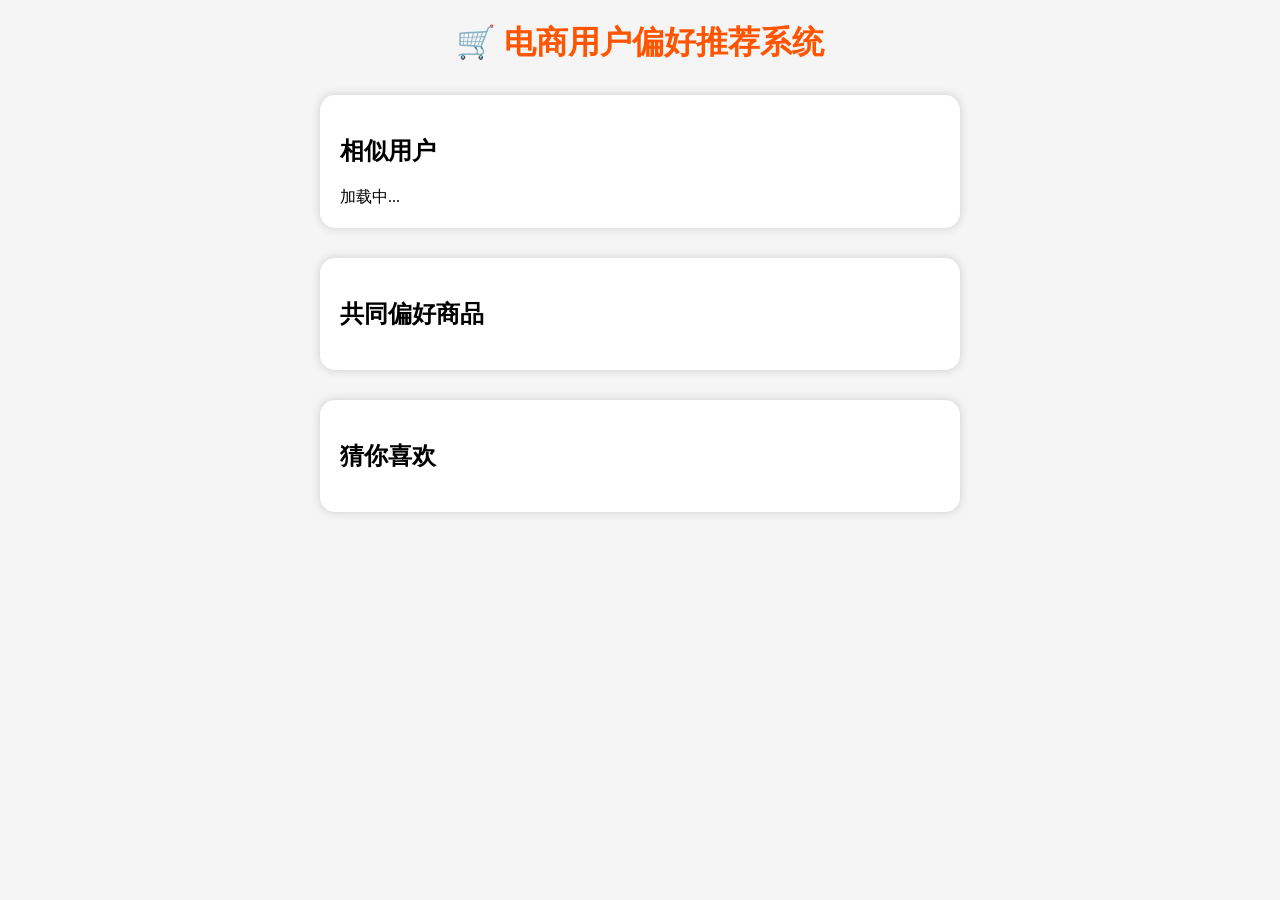
==== frontend/index.html @ 90ba9e4d "first commit" ====
<!DOCTYPE html>
<html>

<head>

<meta charset="UTF-8">

<title>
电商推荐系统
</title>

<link rel="stylesheet" href="style.css">

</head>


<body>


<h1>
🛒 电商用户偏好推荐系统
</h1>



<div class="box">

<h2>
相似用户
</h2>


<div id="users">

加载中...

</div>


</div>




<div class="box">

<h2>
共同偏好商品
</h2>


<div id="common">

</div>


</div>





<div class="box">

<h2>
猜你喜欢
</h2>


<div id="products">

</div>


</div>



<script src="main.js"></script>


</body>

</html>
---- frontend/style.css ----
body{

font-family:
"Microsoft YaHei";

background:#f5f5f5;

}


h1{

text-align:center;

color:#ff5500;

}



.box{


background:white;

width:600px;

margin:30px auto;

padding:20px;

border-radius:15px;


box-shadow:
0 0 10px #ccc;


}



.card{


padding:15px;

margin:10px;

background:#fff3e8;

border-radius:10px;


}



.product{


padding:15px;

margin:10px;

background:#e8f4ff;

border-radius:10px;


}
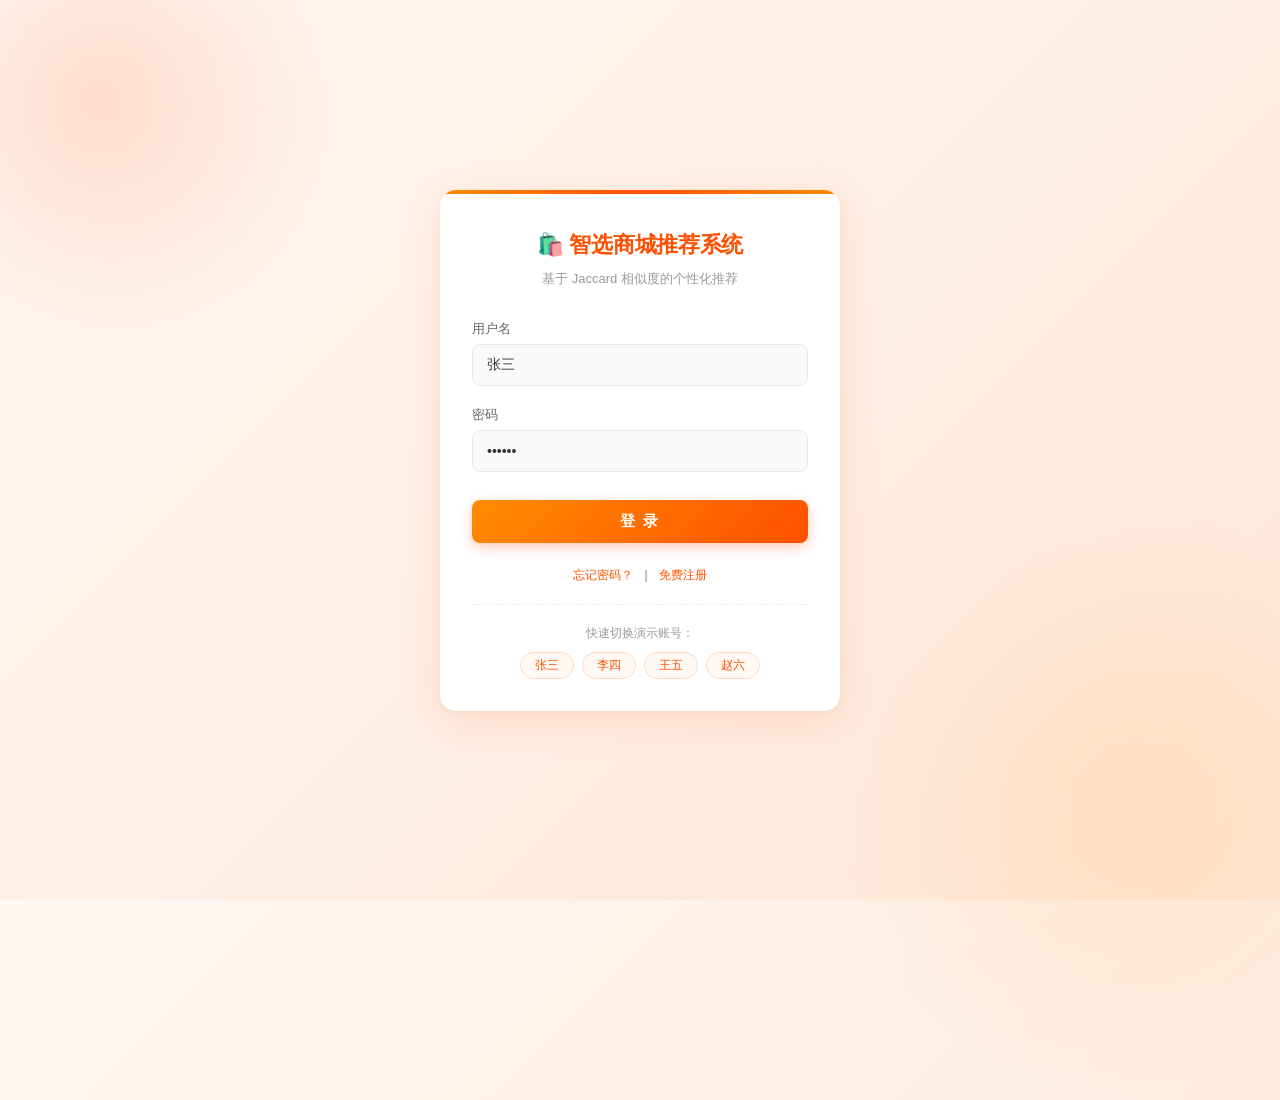
==== commit 5dbe1161: "update project" ====
--- a/frontend/index.html
+++ b/frontend/index.html
@@ -1,84 +1,268 @@
 <!DOCTYPE html>
-<html>
-
+<html lang="zh-CN">
 <head>
-
-<meta charset="UTF-8">
-
-<title>
-电商推荐系统
-</title>
-
-<link rel="stylesheet" href="style.css">
-
+  <meta charset="UTF-8">
+  <meta name="viewport" content="width=device-width, initial-scale=1.0">
+  <title>智选商城 - 个性化推荐系统</title>
+  <script>
+    // 🧹 强制清理旧数据，确保与后端 data.py 一致
+    (function() {
+      const DATA_VERSION = 'v6'; 
+      if (localStorage.getItem('data_version') !== DATA_VERSION) {
+        localStorage.removeItem('shopping_users');
+        localStorage.setItem('data_version', DATA_VERSION);
+        console.log('[数据清理] 已切换到 v6，恢复到默认数据');
+      }
+    })();
+
+    if (!sessionStorage.getItem('currentUser')) {
+      window.location.href = 'login.html';
+    }
+  </script>
+  <style>
+    * { margin: 0; padding: 0; box-sizing: border-box; }
+    body { font-family: -apple-system, "PingFang SC", "Microsoft YaHei", sans-serif; background: #f5f6f9; color: #333; -webkit-font-smoothing: antialiased; }
+    a { text-decoration: none; color: inherit; }
+    .top-nav { background: #ff5000; height: 38px; display: flex; align-items: center; color: #fff; font-size: 12px; padding: 0 20px; }
+    .top-nav-inner { max-width: 1280px; width: 100%; margin: 0 auto; display: flex; justify-content: space-between; align-items: center; }
+    .top-nav-links { display: flex; gap: 24px; align-items: center; }
+    .top-nav-links a { color: #fff; cursor: pointer; transition: opacity 0.2s; opacity: 0.9; }
+    .top-nav-links a:hover { opacity: 1; text-decoration: underline; }
+    .search-section { background: #fff; padding: 18px 0; border-bottom: 1px solid #f0f0f0; }
+    .search-section-inner { max-width: 1280px; margin: 0 auto; display: flex; align-items: center; justify-content: space-between; padding: 0 20px; gap: 40px; }
+    .logo { font-size: 26px; font-weight: 900; color: #ff5000; display: flex; align-items: center; gap: 8px; white-space: nowrap; }
+    .search-box { flex: 1; max-width: 640px; display: flex; border: 2px solid #ff5000; border-radius: 22px; overflow: hidden; transition: box-shadow 0.2s; }
+    .search-box:focus-within { box-shadow: 0 0 0 4px rgba(255, 80, 0, 0.1); }
+    .search-box input { flex: 1; border: none; padding: 10px 20px; font-size: 14px; outline: none; background: #fff; color: #333; }
+    .search-box button { background: #ff5000; color: #fff; border: none; padding: 10px 32px; font-weight: 600; cursor: pointer; font-size: 14px; transition: background 0.2s; }
+    .search-box button:hover { background: #e64800; }
+    .header-user-info { color: #666; font-size: 13px; white-space: nowrap; }
+    .header-user-info #headerUser { color: #ff5000; font-weight: 600; }
+    .main-container { max-width: 1280px; margin: 20px auto; display: grid; grid-template-columns: 200px 1fr; gap: 20px; padding: 0 20px 40px; position: relative; }
+    .left-sidebar { background: #fff; border-radius: 12px; box-shadow: 0 2px 12px rgba(0,0,0,0.04); border: 1px solid #eef0f3; position: sticky; top: 20px; z-index: 50; }
+    .category-title { background: #fff; border-bottom: 1px solid #f0f0f0; color: #333; padding: 14px 16px; font-size: 15px; font-weight: 700; border-radius: 12px 12px 0 0; }
+    .category-list { list-style: none; padding: 8px 0; position: relative; }
+    .category-list > li { padding: 11px 16px; font-size: 14px; color: #555; cursor: pointer; display: flex; align-items: center; gap: 8px; transition: all 0.2s; position: relative; }
+    .category-list > li:hover { background: #fff8f3; color: #ff5000; font-weight: 600; }
+    .category-list > li::after { content: '›'; position: absolute; right: 14px; font-size: 16px; color: #ccc; transition: color 0.2s; font-weight: normal; }
+    .category-list > li:hover::after { color: #ff5000; }
+    .sub-panel { position: absolute; left: 100%; top: 0; width: 620px; min-height: 100%; max-height: 520px; overflow-y: auto; background: #fff; border: 1px solid #eef0f3; border-left: none; border-radius: 0 12px 12px 0; box-shadow: 6px 4px 20px rgba(0,0,0,0.08); padding: 20px 24px; display: none; z-index: 100; text-align: left; font-weight: normal; }
+    .category-list > li:hover .sub-panel { display: block; }
+    .sub-panel .panel-tags { display: flex; flex-wrap: wrap; gap: 10px; padding-bottom: 14px; margin-bottom: 14px; border-bottom: 1px solid #f0f0f0; }
+    .sub-panel .panel-tags span { font-size: 13px; color: #333; background: #f5f6f9; padding: 5px 14px; border-radius: 16px; cursor: pointer; transition: all 0.2s; font-weight: normal; }
+    .sub-panel .panel-tags span:hover { background: #ff5000; color: #fff; }
+    .sub-panel .panel-row { display: flex; align-items: flex-start; gap: 12px; margin-bottom: 14px; font-size: 13px; line-height: 1.8; }
+    .sub-panel .panel-row-title { width: 80px; flex-shrink: 0; color: #333; font-weight: 600; display: flex; align-items: center; gap: 4px; }
+    .sub-panel .panel-row-title::after { content: '>'; color: #ccc; font-size: 12px; }
+    .sub-panel .panel-row-items { flex: 1; color: #666; }
+    .sub-panel .panel-row-items a { color: #666; padding: 0 6px; transition: color 0.2s; white-space: nowrap; cursor: pointer; }
+    .sub-panel .panel-row-items a:hover { color: #ff5000; }
+    .center-content { display: flex; flex-direction: column; gap: 20px; }
+    .carousel { position: relative; width: 100%; aspect-ratio: 3.2 / 1; border-radius: 12px; overflow: hidden; box-shadow: 0 4px 16px rgba(0,0,0,0.06); background: #f5f6f9; }
+    .carousel-track { display: flex; height: 100%; transition: transform 0.5s ease-in-out; }
+    .carousel-slide { min-width: 100%; height: 100%; position: relative; }
+    .carousel-slide img { width: 100%; height: 100%; object-fit: cover; object-position: center; display: block; }
+    .carousel-arrow { position: absolute; top: 50%; transform: translateY(-50%); width: 40px; height: 40px; background: rgba(0,0,0,0.25); color: #fff; border: none; border-radius: 50%; cursor: pointer; font-size: 18px; display: flex; align-items: center; justify-content: center; opacity: 0.7; transition: all 0.3s; z-index: 10; }
+    .carousel:hover .carousel-arrow { opacity: 1; }
+    .carousel-arrow:hover { background: rgba(255,80,0,0.9); transform: translateY(-50%) scale(1.1); }
+    .carousel-arrow.prev { left: 14px; } .carousel-arrow.next { right: 14px; }
+    .carousel-dots { position: absolute; bottom: 16px; left: 50%; transform: translateX(-50%); display: flex; gap: 8px; z-index: 10; }
+    .carousel-dot { width: 10px; height: 10px; border-radius: 50%; background: rgba(255,255,255,0.6); border: none; cursor: pointer; transition: all 0.3s; padding: 0; }
+    .carousel-dot.active { width: 24px; border-radius: 5px; background: #ff5000; }
+    .carousel-dot:hover { background: rgba(255,80,0,0.8); }
+    .card { background: #fff; border-radius: 12px; padding: 24px; box-shadow: 0 2px 12px rgba(0,0,0,0.04); border: 1px solid #eef0f3; }
+    .card-title { font-size: 16px; font-weight: 700; margin-bottom: 20px; display: flex; align-items: center; gap: 8px; color: #1f2937; background: linear-gradient(90deg, #fff8f3 0%, #fff 100%); padding: 10px 16px; border-radius: 8px; border-left: 4px solid #ff5000; margin-left: -16px; margin-right: -16px; }
+    .card-title .subtitle { font-size: 12px; color: #999; font-weight: normal; margin-left: 6px; }
+    .product-grid { display: grid; grid-template-columns: repeat(auto-fill, minmax(210px, 1fr)); gap: 16px; }
+    .product-card { background: #fff; border-radius: 12px; padding: 0; border: 1px solid #f0f0f0; transition: all 0.3s ease; cursor: pointer; display: flex; flex-direction: column; overflow: hidden; }
+    .product-card:hover { border-color: transparent; box-shadow: 0 12px 28px rgba(255,80,0,0.12); transform: translateY(-6px); }
+    .product-img-box { width: 100%; aspect-ratio: 1 / 1; overflow: hidden; background: #fafafa; display: flex; align-items: center; justify-content: center; position: relative; }
+    .product-img-box img { width: 100%; height: 100%; object-fit: cover; object-position: center; transition: transform 0.5s ease; }
+    .product-card:hover .product-img-box img { transform: scale(1.06); }
+    .product-img-box .emoji-fallback { font-size: 80px; display: none; line-height: 1; }
+    .img-badge { position: absolute; top: 10px; left: 10px; background: #ff5000; color: #fff; font-size: 11px; padding: 3px 8px; border-radius: 4px; font-weight: 500; z-index: 2; }
+    .product-info { padding: 12px 14px 14px; display: flex; flex-direction: column; flex: 1; }
+    .product-name { font-size: 14px; font-weight: 500; margin-bottom: 8px; color: #333; line-height: 1.4; display: -webkit-box; -webkit-line-clamp: 2; line-clamp: 2; -webkit-box-orient: vertical; overflow: hidden; height: 40px; }
+    .product-sales { font-size: 12px; color: #999; margin-bottom: 10px; }
+    .product-price { font-size: 20px; font-weight: 700; color: #ff5000; margin-bottom: 10px; line-height: 1; }
+    .product-price::before { content: "¥"; font-size: 14px; margin-right: 1px; font-weight: 500; }
+    .product-reason { font-size: 11px; color: #ff5000; background: #fff4ed; padding: 4px 10px; border-radius: 6px; display: inline-block; margin-top: auto; align-self: flex-start; font-weight: 500; }
+    .no-result { text-align: center; padding: 60px 40px; color: #999; font-size: 14px; width: 100%; }
+    .no-result span { font-size: 50px; display: block; margin-bottom: 12px; }
+    .footer { text-align: center; padding: 20px; color: #999; font-size: 12px; border-top: 1px solid #eef0f3; margin-top: 20px; }
+    @media (max-width: 900px) { .main-container { grid-template-columns: 1fr; } .left-sidebar { position: static; } .sub-panel { display: none !important; } }
+  </style>
 </head>
-
-
 <body>
 
-
-<h1>
-🛒 电商用户偏好推荐系统
-</h1>
-
-
-
-<div class="box">
-
-<h2>
-相似用户
-</h2>
-
-
-<div id="users">
-
-加载中...
-
-</div>
-
-
-</div>
-
-
-
-
-<div class="box">
-
-<h2>
-共同偏好商品
-</h2>
-
-
-<div id="common">
-
-</div>
-
-
-</div>
-
-
-
-
-
-<div class="box">
-
-<h2>
-猜你喜欢
-</h2>
-
-
-<div id="products">
-
-</div>
-
-
-</div>
-
-
-
-<script src="main.js"></script>
-
-
+  <div class="top-nav">
+    <div class="top-nav-inner">
+      <div>📍 智选商城首页</div>
+      <div class="top-nav-links">
+        <span id="loginStatus">你好，请登录</span>
+        <a href="my-mall.html">我的商城</a>
+        <a href="login.html" id="logoutBtn" class="logout-btn" onclick="logout()">退出登录</a>
+      </div>
+    </div>
+  </div>
+
+  <div class="search-section">
+    <div class="search-section-inner">
+      <div class="logo">🛍️ 智选商城</div>
+      <div class="search-box">
+        <input type="text" id="searchInput" placeholder="搜索你喜欢的商品..." onkeydown="if(event.key==='Enter') handleSearch()">
+        <button onclick="handleSearch()">搜索</button>
+      </div>
+      <div class="header-user-info">👤 当前用户：<span id="headerUser">未登录</span></div>
+    </div>
+  </div>
+
+  <div class="main-container">
+    <aside>
+      <div class="left-sidebar">
+        <div class="category-title">商品分类</div>
+        <ul class="category-list">
+          <li>📱 手机数码<div class="sub-panel"><div class="panel-tags"><span>手机</span><span>手机配件</span><span>平板</span><span>智能手表</span><span>数码相机</span></div><div class="panel-row"><div class="panel-row-title">手机通讯</div><div class="panel-row-items"><a>华为</a><a>小米</a><a>苹果</a><a>OPPO</a><a>vivo</a><a>荣耀</a><a>三星</a><a>一加</a><a>真我</a></div></div><div class="panel-row"><div class="panel-row-title">手机配件</div><div class="panel-row-items"><a>手机壳</a><a>贴膜</a><a>数据线</a><a>充电器</a><a>充电宝</a><a>手机支架</a><a>自拍杆</a></div></div><div class="panel-row"><div class="panel-row-title">数码</div><div class="panel-row-items"><a>平板电脑</a><a>智能手表</a><a>数码相机</a><a>运动相机</a><a>无人机</a><a>录音笔</a></div></div></div></li>
+          <li>💻 电脑办公<div class="sub-panel"><div class="panel-tags"><span>笔记本</span><span>台式机</span><span>显示器</span><span>键鼠</span><span>办公设备</span></div><div class="panel-row"><div class="panel-row-title">电脑整机</div><div class="panel-row-items"><a>笔记本</a><a>游戏本</a><a>台式机</a><a>一体机</a><a>服务器</a></div></div><div class="panel-row"><div class="panel-row-title">电脑配件</div><div class="panel-row-items"><a>显示器</a><a>显卡</a><a>主板</a><a>内存</a><a>硬盘</a><a>电源</a><a>机箱</a><a>散热器</a></div></div><div class="panel-row"><div class="panel-row-title">外设产品</div><div class="panel-row-items"><a>鼠标</a><a>键盘</a><a>U盘</a><a>移动硬盘</a><a>摄像头</a><a>耳机麦克风</a></div></div></div></li>
+          <li>🎧 耳机音响<div class="sub-panel"><div class="panel-tags"><span>耳机</span><span>音箱</span><span>麦克风</span><span>音频配件</span></div><div class="panel-row"><div class="panel-row-title">耳机</div><div class="panel-row-items"><a>蓝牙耳机</a><a>头戴式耳机</a><a>入耳式耳机</a><a>运动耳机</a><a>降噪耳机</a></div></div><div class="panel-row"><div class="panel-row-title">音箱</div><div class="panel-row-items"><a>蓝牙音箱</a><a>智能音箱</a><a>桌面音箱</a><a>户外音箱</a><a>组合音响</a></div></div><div class="panel-row"><div class="panel-row-title">音频配件</div><div class="panel-row-items"><a>麦克风</a><a>声卡</a><a>耳机架</a><a>耳塞套</a><a>音频线</a></div></div></div></li>
+          <li>⌚ 智能穿戴<div class="sub-panel"><div class="panel-tags"><span>智能手表</span><span>智能手环</span><span>VR/AR</span></div><div class="panel-row"><div class="panel-row-title">智能手表</div><div class="panel-row-items"><a>Apple Watch</a><a>华为手表</a><a>小米手表</a><a>三星手表</a><a>佳明</a><a>华米</a></div></div><div class="panel-row"><div class="panel-row-title">智能手环</div><div class="panel-row-items"><a>小米手环</a><a>华为手环</a><a>荣耀手环</a><a>乐心</a><a>dido</a></div></div><div class="panel-row"><div class="panel-row-title">VR/AR</div><div class="panel-row-items"><a>VR眼镜</a><a>AR眼镜</a><a>智能眼镜</a><a>体感设备</a></div></div></div></li>
+          <li>🔋 充电配件<div class="sub-panel"><div class="panel-tags"><span>充电宝</span><span>充电器</span><span>数据线</span><span>车载充电</span></div><div class="panel-row"><div class="panel-row-title">移动电源</div><div class="panel-row-items"><a>充电宝</a><a>无线充电宝</a><a>太阳能充电宝</a><a>磁吸充电宝</a></div></div><div class="panel-row"><div class="panel-row-title">充电器</div><div class="panel-row-items"><a>快充充电器</a><a>氮化镓充电器</a><a>多口充电器</a><a>无线充电器</a><a>车载充电器</a></div></div><div class="panel-row"><div class="panel-row-title">数据线</div><div class="panel-row-items"><a>Type-C</a><a>Lightning</a><a>Micro USB</a><a>三合一数据线</a><a>快充数据线</a></div></div></div></li>
+          <li>👔 男装女装<div class="sub-panel"><div class="panel-tags"><span>男装</span><span>女装</span><span>内衣</span><span>配饰</span></div><div class="panel-row"><div class="panel-row-title">男装</div><div class="panel-row-items"><a>T恤</a><a>衬衫</a><a>夹克</a><a>卫衣</a><a>牛仔裤</a><a>休闲裤</a><a>西装</a></div></div><div class="panel-row"><div class="panel-row-title">女装</div><div class="panel-row-items"><a>连衣裙</a><a>上衣</a><a>半身裙</a><a>卫衣</a><a>牛仔裤</a><a>套装</a></div></div><div class="panel-row"><div class="panel-row-title">配饰</div><div class="panel-row-items"><a>帽子</a><a>围巾</a><a>腰带</a><a>袜子</a><a>手套</a></div></div></div></li>
+          <li>💄 美妆护肤<div class="sub-panel"><div class="panel-tags"><span>护肤</span><span>彩妆</span><span>香水</span><span>洗护</span></div><div class="panel-row"><div class="panel-row-title">护肤</div><div class="panel-row-items"><a>洁面</a><a>爽肤水</a><a>面霜</a><a>精华</a><a>面膜</a><a>防晒</a></div></div><div class="panel-row"><div class="panel-row-title">彩妆</div><div class="panel-row-items"><a>口红</a><a>粉底</a><a>眼影</a><a>腮红</a><a>眉笔</a><a>睫毛膏</a></div></div><div class="panel-row"><div class="panel-row-title">香水</div><div class="panel-row-items"><a>女士香水</a><a>男士香水</a><a>中性香水</a></div></div></div></li>
+          <li>🏠 家居生活<div class="sub-panel"><div class="panel-tags"><span>家纺</span><span>厨具</span><span>收纳</span><span>清洁</span></div><div class="panel-row"><div class="panel-row-title">家纺</div><div class="panel-row-items"><a>四件套</a><a>被子</a><a>枕头</a><a>毯子</a><a>蚊帐</a></div></div><div class="panel-row"><div class="panel-row-title">厨具</div><div class="panel-row-items"><a>锅具</a><a>刀具</a><a>餐具</a><a>水杯</a><a>保温杯</a><a>咖啡具</a></div></div><div class="panel-row"><div class="panel-row-title">收纳</div><div class="panel-row-items"><a>收纳箱</a><a>收纳柜</a><a>挂钩</a><a>衣架</a><a>置物架</a></div></div></div></li>
+        </ul>
+      </div>
+    </aside>
+
+    <main class="center-content">
+      <div class="carousel" id="carousel">
+        <div class="carousel-track" id="carouselTrack">
+          <div class="carousel-slide"><img src="images/banner.jpg" alt="横幅1" onerror="this.style.display='none'; this.parentElement.style.background='linear-gradient(135deg,#ff8c00,#ff5000)'; this.parentElement.innerHTML='<div style=\'height:100%;display:flex;align-items:center;justify-content:center;color:#fff;font-size:42px;font-weight:900;letter-spacing:8px\'>限时抢购 低至5折</div>';"></div>
+          <div class="carousel-slide"><img src="images/banner2.jpg" alt="横幅2" onerror="this.style.display='none'; this.parentElement.style.background='linear-gradient(135deg,#ffd8bf,#ff8c00)'; this.parentElement.innerHTML='<div style=\'height:100%;display:flex;align-items:center;justify-content:center;color:#fff;font-size:42px;font-weight:900;letter-spacing:8px\'>新品首发 尝鲜特惠</div>';"></div>
+          <div class="carousel-slide"><img src="images/banner3.jpg" alt="横幅3" onerror="this.style.display='none'; this.parentElement.style.background='linear-gradient(135deg,#ffe0cc,#ff6a00)'; this.parentElement.innerHTML='<div style=\'height:100%;display:flex;align-items:center;justify-content:center;color:#fff;font-size:42px;font-weight:900;letter-spacing:8px\'>爆款直降 先到先得</div>';"></div>
+        </div>
+        <button class="carousel-arrow prev" onclick="prevSlide()">❮</button>
+        <button class="carousel-arrow next" onclick="nextSlide()">❯</button>
+        <div class="carousel-dots" id="carouselDots"></div>
+      </div>
+
+      <div class="card" id="searchResultCard" style="display:none;">
+        <div class="card-title">搜索结果 <span class="subtitle" id="searchKeywordLabel"></span></div>
+        <div class="product-grid" id="searchResultList"></div>
+      </div>
+
+      <div id="recommendArea">
+        <div id="users" style="display: flex; gap: 16px; flex-wrap: wrap; margin-bottom: 20px;"></div>
+        <div class="card" style="margin-bottom:20px;">
+          <div class="card-title">共同偏好商品 <span class="subtitle">A ∩ B</span></div>
+          <div class="product-grid" id="commonList"></div>
+        </div>
+        <div class="card">
+          <div class="card-title">为你推荐 <span class="subtitle">相似用户购买过，而你没有</span></div>
+          <div class="product-grid" id="recList"></div>
+        </div>
+      </div>
+    </main>
+  </div>
+
+  <div class="footer">智选商城用户偏好推荐系统 | 基于 Jaccard 相似度计算 | 前后端分离实验</div>
+
+  <script>
+    let currentSlide = 0; const totalSlides = 3; let autoPlayTimer = null;
+    function initCarousel() {
+      const dotsContainer = document.getElementById('carouselDots');
+      for (let i = 0; i < totalSlides; i++) { const dot = document.createElement('button'); dot.className = 'carousel-dot' + (i === 0 ? ' active' : ''); dot.onclick = () => goToSlide(i); dotsContainer.appendChild(dot); }
+      startAutoPlay();
+      document.getElementById('carousel').addEventListener('mouseenter', () => clearInterval(autoPlayTimer));
+      document.getElementById('carousel').addEventListener('mouseleave', startAutoPlay);
+    }
+    function updateCarousel() { document.getElementById('carouselTrack').style.transform = `translateX(-${currentSlide * 100}%)`; document.querySelectorAll('.carousel-dot').forEach((dot, i) => dot.classList.toggle('active', i === currentSlide)); }
+    function nextSlide() { currentSlide = (currentSlide + 1) % totalSlides; updateCarousel(); }
+    function prevSlide() { currentSlide = (currentSlide - 1 + totalSlides) % totalSlides; updateCarousel(); }
+    function goToSlide(index) { currentSlide = index; updateCarousel(); }
+    function startAutoPlay() { clearInterval(autoPlayTimer); autoPlayTimer = setInterval(nextSlide, 3500); }
+
+    const loggedInUser = sessionStorage.getItem('currentUser');
+    if (loggedInUser) { document.getElementById('loginStatus').innerText = `你好，${loggedInUser}`; document.getElementById('headerUser').innerText = loggedInUser; }
+    function logout() { sessionStorage.removeItem('currentUser'); window.location.href = 'login.html'; }
+
+    let currentUser = loggedInUser || '张三';
+    
+    // 🌟 前端本地兜底数据，已与后端 data.py 完全对齐
+    let allUsers = {
+      "张三": ["手机", "充电宝", "手表", "笔记本"],
+      "李四": ["手机", "耳机", "笔记本", "相机"],
+      "王五": ["耳机", "充电宝", "数据线", "鼠标"],
+      "赵六": ["手表", "手环", "音箱", "显示器"],
+      "陈七": ["键盘", "鼠标", "显示器"],
+      "刘八": ["相机", "音箱", "手机"]
+    };
+
+    try {
+      const saved = localStorage.getItem('shopping_users');
+      if (saved) {
+        const parsed = JSON.parse(saved);
+        for (let name in parsed) {
+          if (parsed[name].preferences) allUsers[name] = parsed[name].preferences;
+          else allUsers[name] = parsed[name];
+        }
+      }
+    } catch(e) {}
+
+    let allProducts = ["手机", "耳机", "充电宝", "笔记本", "数据线", "手表", "手环", "平板", "键盘", "鼠标", "相机", "音箱", "显示器"];
+    const mockImages = { "手机": "images/phone.jpg", "耳机": "images/headphone.jpg", "充电宝": "images/powerbank.jpg", "笔记本": "images/laptop.jpg", "数据线": "images/cable.jpg", "手表": "images/watch.jpg", "手环": "images/band.jpg", "平板": "images/tablet.jpg", "相机": "images/camera.jpg", "鼠标": "images/mouse.jpg", "音箱": "images/speaker.jpg", "显示器": "images/monitor.jpg", "键盘": "images/keyboard.jpg" };
+    const mockPrices = { "手机": 2999, "耳机": 899, "充电宝": 129, "笔记本": 5999, "数据线": 29, "手表": 1999, "手环": 199, "平板": 3299, "相机": 4999, "鼠标": 99, "音箱": 499, "显示器": 1299, "键盘": 299 };
+    const mockSales = { "手机": 12000, "耳机": 8500, "充电宝": 23000, "笔记本": 3200, "数据线": 45000, "手表": 1800, "手环": 6500, "平板": 4200, "相机": 1000, "鼠标": 12000, "音箱": 3400, "显示器": 2100, "键盘": 5600 };
+    const iconMap = { '手机':'📱','耳机':'🎧','充电宝':'🔋','笔记本':'💻','数据线':'🔌','手表':'⌚','手环':'⌚','平板':'📟','相机':'📷','鼠标':'🖱️','音箱':'🔊','显示器':'🖥️','键盘':'⌨️' };
+
+    function resolvePrice(itemName) { return mockPrices[itemName] || 199; }
+    function resolveSales(itemName) { return mockSales[itemName] || 1000; }
+    function resolveImage(itemName) { return mockImages[itemName] || null; }
+    function resolveEmoji(itemName) { return iconMap[itemName] || '📦'; }
+
+    function buildProductCard(itemData, opts = {}) {
+      const isObj = typeof itemData === 'object' && itemData !== null;
+      const itemName = isObj ? itemData.name : itemData;
+      const imgPath = resolveImage(itemName); const price = resolvePrice(itemName); const sales = resolveSales(itemName); const emoji = resolveEmoji(itemName);
+      const imgHtml = imgPath ? `<img src="${imgPath}" onerror="this.style.display='none'; this.nextElementSibling.style.display='block'"><span class="emoji-fallback">${emoji}</span>` : `<span class="emoji-fallback" style="display:block;">${emoji}</span>`;
+      const badge = opts.badge || '热卖'; const reason = opts.reason ? `<div class="product-reason">${opts.reason}</div>` : '';
+      return `<div class="product-card"><div class="product-img-box">${imgHtml}<span class="img-badge">${badge}</span></div><div class="product-info"><div class="product-name">${itemName}</div><div class="product-sales">已售 ${sales}+ 件</div><div class="product-price">${price}</div>${reason}</div></div>`;
+    }
+
+    function renderCommonList(arr) { document.getElementById('commonList').innerHTML = arr.length ? arr.map(item => buildProductCard(item, { badge: '热卖' })).join('') : '<div class="no-result"><span>📦</span>暂无共同偏好</div>'; }
+    function renderRecList(arr) { document.getElementById('recList').innerHTML = arr.length ? arr.map(x => { const itemName = x.item || x.name; const sources = x.sources || []; return buildProductCard({ name: itemName }, { badge: '推荐', reason: `💡 ${sources.join('、')}也喜欢` }); }).join('') : '<div class="no-result"><span>🎁</span>暂无推荐商品</div>'; }
+
+    function localFallbackRender(currentItems) {
+      const A = currentItems; document.getElementById('headerUser').innerText = currentUser;
+      let sims = [];
+      for (let u in allUsers) { if (u === currentUser) continue; const B = allUsers[u]; const inter = A.filter(i => B.includes(i)); const union = [...new Set([...A, ...B])]; const sim = union.length === 0 ? 0 : inter.length / union.length; sims.push({ user: u, preferences: B, sim, inter, union, diff: B.filter(i => !A.includes(i)) }); }
+      sims.sort((a, b) => b.sim - a.sim); const top3 = sims.slice(0, 3);
+      let commonSet = new Set(); top3.forEach(x => x.inter.forEach(i => commonSet.add(i))); renderCommonList([...commonSet]);
+      let recMap = {}; top3.forEach(x => x.diff.forEach(p => { if(!recMap[p]) recMap[p]=[]; recMap[p].push(x.user); })); renderRecList(Object.keys(recMap).map(k => ({ item: k, sources: recMap[k] })));
+    }
+
+    function handleSearch() {
+      const keyword = document.getElementById('searchInput').value.trim();
+      const searchCard = document.getElementById('searchResultCard'); const searchList = document.getElementById('searchResultList'); const recommendArea = document.getElementById('recommendArea'); const keywordLabel = document.getElementById('searchKeywordLabel');
+      if (keyword === '') { searchCard.style.display = 'none'; recommendArea.style.display = 'block'; return; }
+      let matched = allProducts.filter(item => item.toLowerCase().includes(keyword.toLowerCase()));
+      if (matched.length === 0) matched = [keyword];
+      searchCard.style.display = 'block'; recommendArea.style.display = 'none'; keywordLabel.innerText = `"${keyword}" 共找到 ${matched.length} 件商品`;
+      searchList.innerHTML = matched.map(item => buildProductCard(item, { badge: '搜索' })).join('');
+      searchCard.scrollIntoView({ behavior: 'smooth', block: 'start' });
+    }
+
+    function searchKeyword(keyword) { document.getElementById('searchInput').value = keyword; handleSearch(); }
+    function bindCategoryClicks() {
+      document.querySelectorAll('.sub-panel .panel-row-items a, .sub-panel .panel-tags span').forEach(el => {
+        el.addEventListener('click', function(e) { e.preventDefault(); e.stopPropagation(); searchKeyword(this.innerText.trim()); });
+      });
+    }
+    document.getElementById('searchInput').addEventListener('input', function() { if (this.value.trim() === '') { document.getElementById('searchResultCard').style.display = 'none'; document.getElementById('recommendArea').style.display = 'block'; } });
+
+    initCarousel();
+    localFallbackRender(allUsers[currentUser] || []);
+    bindCategoryClicks();
+  </script>
 </body>
-
 </html>
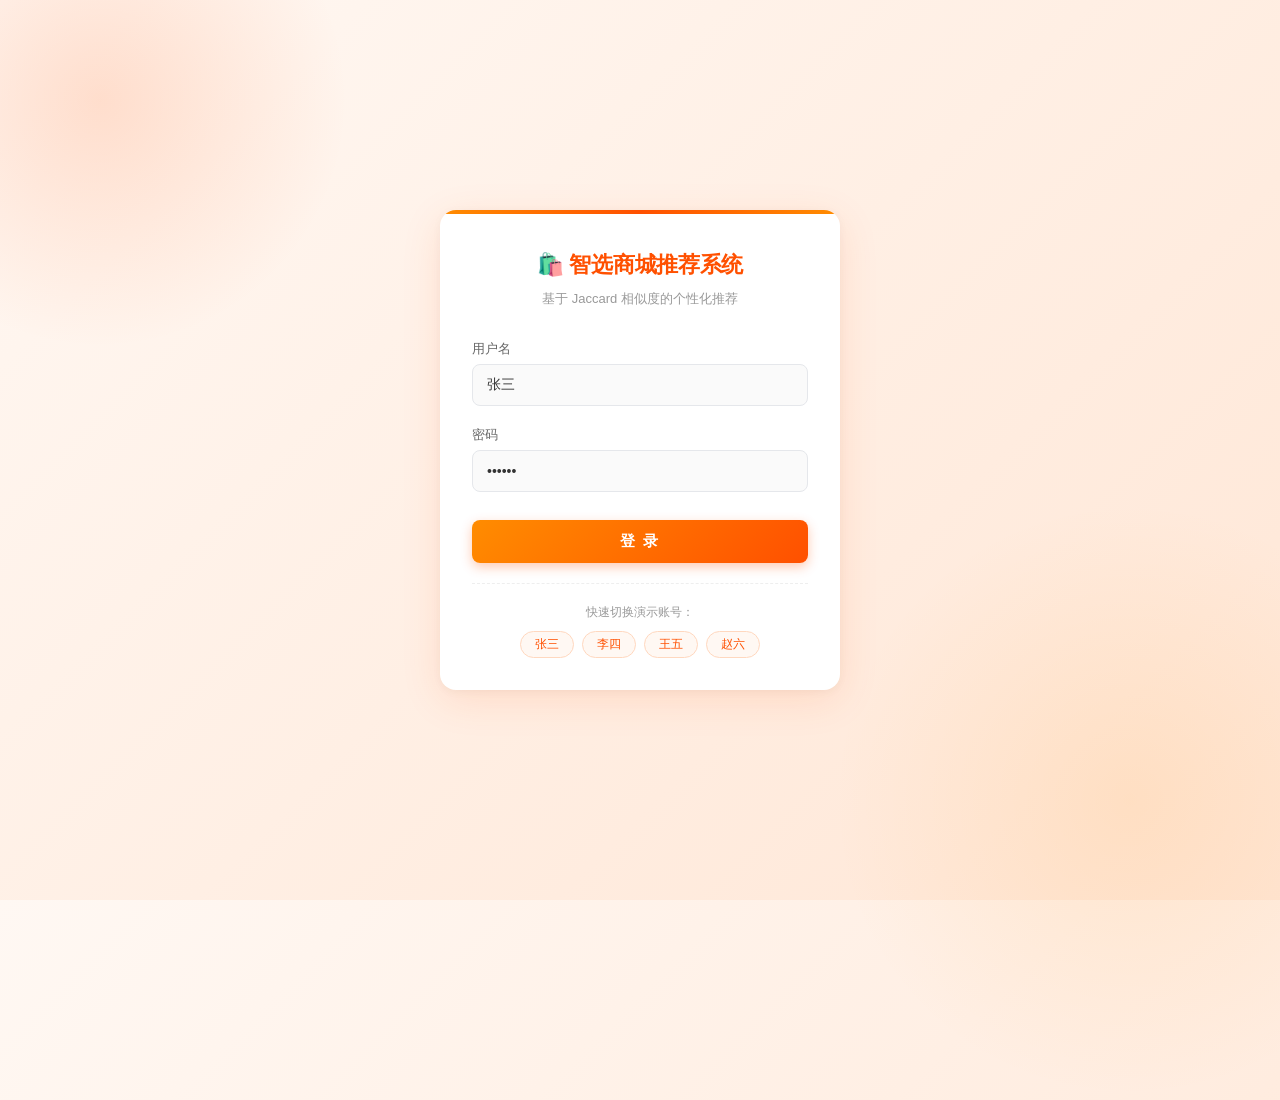
==== commit 4b8d518c: "update recommendation system" ====
--- a/frontend/index.html
+++ b/frontend/index.html
@@ -195,7 +195,8 @@
       "王五": ["耳机", "充电宝", "数据线", "鼠标"],
       "赵六": ["手表", "手环", "音箱", "显示器"],
       "陈七": ["键盘", "鼠标", "显示器"],
-      "刘八": ["相机", "音箱", "手机"]
+      "刘八": ["手机", "充电宝", "手表", "笔记本"],
+      "测试用户": [],
     };
 
     try {
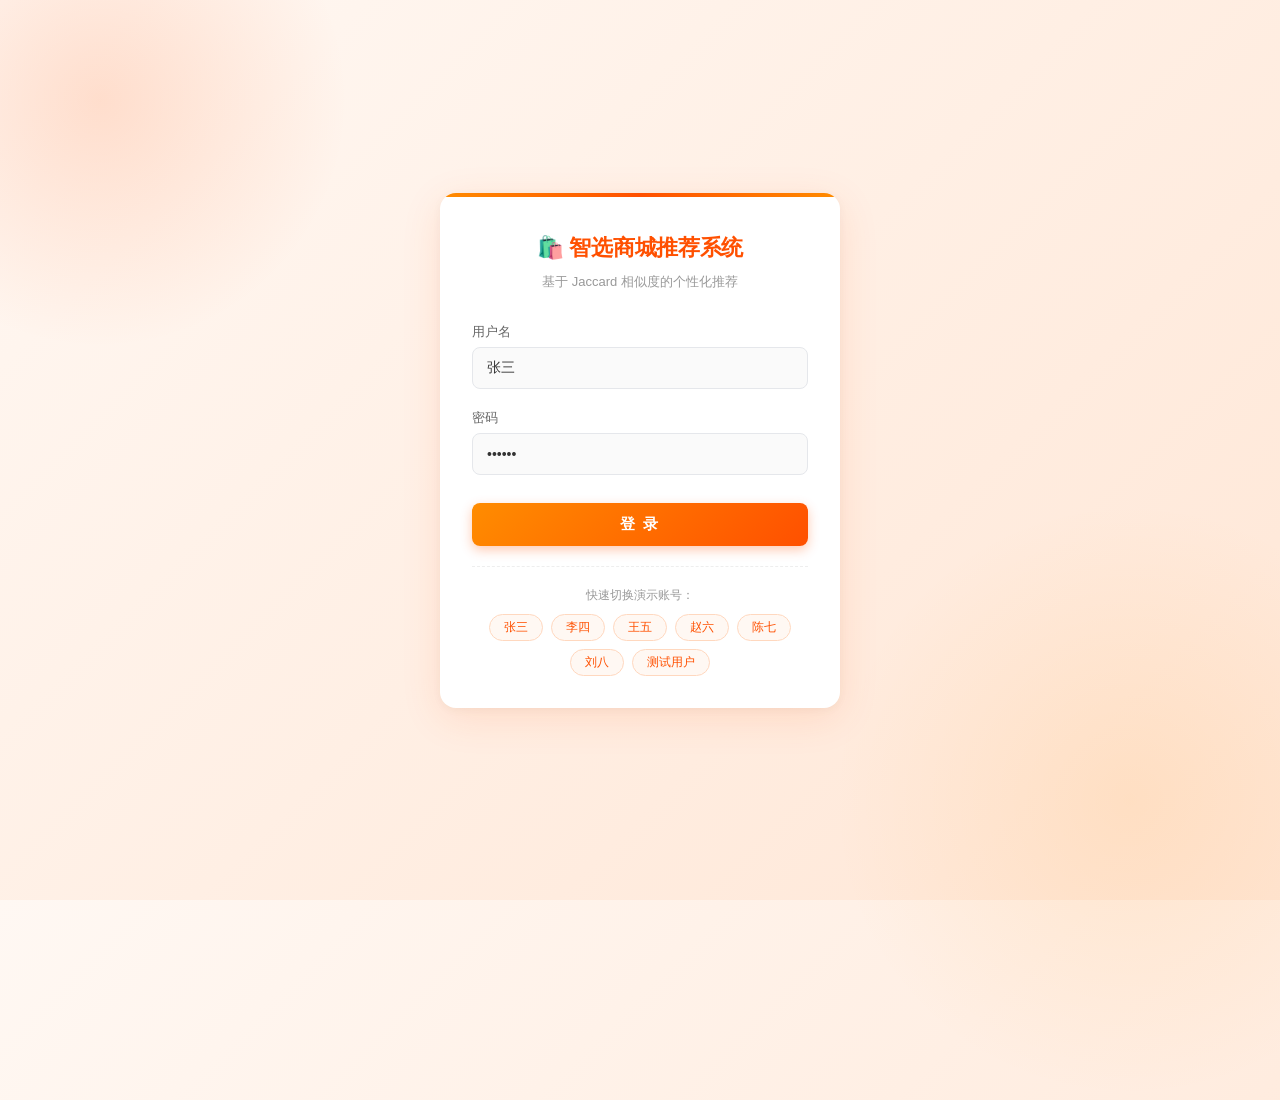
==== commit bdd51760: "update project" ====
--- a/frontend/index.html
+++ b/frontend/index.html
@@ -211,16 +211,217 @@
     } catch(e) {}
 
     let allProducts = ["手机", "耳机", "充电宝", "笔记本", "数据线", "手表", "手环", "平板", "键盘", "鼠标", "相机", "音箱", "显示器"];
+
+    // 🖼️ 图片配置
     const mockImages = { "手机": "images/phone.jpg", "耳机": "images/headphone.jpg", "充电宝": "images/powerbank.jpg", "笔记本": "images/laptop.jpg", "数据线": "images/cable.jpg", "手表": "images/watch.jpg", "手环": "images/band.jpg", "平板": "images/tablet.jpg", "相机": "images/camera.jpg", "鼠标": "images/mouse.jpg", "音箱": "images/speaker.jpg", "显示器": "images/monitor.jpg", "键盘": "images/keyboard.jpg" };
-    const mockPrices = { "手机": 2999, "耳机": 899, "充电宝": 129, "笔记本": 5999, "数据线": 29, "手表": 1999, "手环": 199, "平板": 3299, "相机": 4999, "鼠标": 99, "音箱": 499, "显示器": 1299, "键盘": 299 };
-    const mockSales = { "手机": 12000, "耳机": 8500, "充电宝": 23000, "笔记本": 3200, "数据线": 45000, "手表": 1800, "手环": 6500, "平板": 4200, "相机": 1000, "鼠标": 12000, "音箱": 3400, "显示器": 2100, "键盘": 5600 };
-    const iconMap = { '手机':'📱','耳机':'🎧','充电宝':'🔋','笔记本':'💻','数据线':'🔌','手表':'⌚','手环':'⌚','平板':'📟','相机':'📷','鼠标':'🖱️','音箱':'🔊','显示器':'🖥️','键盘':'⌨️' };
-
-    function resolvePrice(itemName) { return mockPrices[itemName] || 199; }
-    function resolveSales(itemName) { return mockSales[itemName] || 1000; }
-    function resolveImage(itemName) { return mockImages[itemName] || null; }
-    function resolveEmoji(itemName) { return iconMap[itemName] || '📦'; }
-
+
+    // 💰 价格表（完整版，来自代码1）
+    const mockPrices = { 
+      "手机": 2999, "华为": 3999, "小米": 2499, "苹果": 6999, "OPPO": 2299, 
+      "vivo": 2199, "荣耀": 1999, "三星": 4299, "一加": 2999, "真我": 1799,
+      "手机壳": 39, "贴膜": 29, "充电器": 69, 
+      "手机支架": 29, "自拍杆": 59,
+      "平板电脑": 3299, "智能手表": 1999, "数码相机": 4999, 
+      "运动相机": 2199, "无人机": 3499, "录音笔": 399,
+
+      "游戏本": 7999, "台式机": 4299, "一体机": 3799, 
+      "服务器": 12999, "显卡": 2499, "主板": 899, 
+      "内存": 399, "硬盘": 499, "电源": 399, "机箱": 299, "散热器": 199,
+      "U盘": 69, "移动硬盘": 399, 
+      "摄像头": 199, "耳机麦克风": 299,
+
+      "蓝牙耳机": 499, "头戴式耳机": 999, "入耳式耳机": 199, 
+      "运动耳机": 399, "降噪耳机": 1299, 
+      "蓝牙音箱": 299, "智能音箱": 399, "桌面音箱": 699, 
+      "户外音箱": 599, "组合音响": 1999,
+      "麦克风": 399, "声卡": 899, "耳机架": 49, "耳塞套": 29, "音频线": 39,
+
+      "Apple Watch": 2999, "华为手表": 1999, "小米手表": 999, 
+      "三星手表": 1999, "佳明": 2999, "华米": 899,
+      "小米手环": 199, "华为手环": 249, "荣耀手环": 179, "乐心": 149, "dido": 299,
+      "VR眼镜": 1999, "AR眼镜": 2999, "智能眼镜": 1799, "体感设备": 899,
+
+      "无线充电宝": 169, "太阳能充电宝": 199, "磁吸充电宝": 149,
+      "快充充电器": 79, "氮化镓充电器": 129, "多口充电器": 99, 
+      "无线充电器": 89, "车载充电器": 59,
+      "Type-C": 39, "Lightning": 59, "Micro USB": 29, 
+      "三合一数据线": 49, "快充数据线": 69,
+
+      "T恤": 99, "衬衫": 199, "夹克": 399, "卫衣": 199, "牛仔裤": 259, 
+      "休闲裤": 199, "西装": 899,
+      "连衣裙": 299, "上衣": 159, "半身裙": 199, "套装": 399,
+      "帽子": 69, "围巾": 99, "腰带": 129, "袜子": 29, "手套": 49,
+
+      "洁面": 89, "爽肤水": 129, "面霜": 199, "精华": 299, "面膜": 99, "防晒": 159,
+      "口红": 199, "粉底": 259, "眼影": 179, "腮红": 149, "眉笔": 69, "睫毛膏": 129,
+      "女士香水": 399, "男士香水": 359, "中性香水": 299,
+
+      "四件套": 299, "被子": 399, "枕头": 129, "毯子": 199, "蚊帐": 89,
+      "锅具": 299, "刀具": 199, "餐具": 159, "水杯": 69, "保温杯": 129, "咖啡具": 259,
+      "收纳箱": 79, "收纳柜": 299, "挂钩": 29, "衣架": 39, "置物架": 129,
+
+      "耳机": 899,
+      "充电宝": 129,
+      "笔记本": 5999,
+      "相机": 4999,
+      "数据线": 29,
+      "鼠标": 99,
+      "音箱": 499,
+      "手表": 1999,
+      "手环": 199,
+      "平板": 3299,
+      "键盘": 299,
+      "显示器": 1299
+    };
+
+    // 📊 销量表（完整版，来自代码1）
+    const mockSales = { 
+      "手机": 12000, "华为": 8500, "小米": 15000, "苹果": 6500, "OPPO": 9200,
+      "vivo": 8800, "荣耀": 7200, "三星": 3100, "一加": 2800, "真我": 3500,
+      "手机壳": 45000, "贴膜": 68000, "数据线": 45000, "充电器": 32000, 
+      "充电宝": 23000, "手机支架": 18000, "自拍杆": 9500,
+      "平板电脑": 4200, "智能手表": 5800, "数码相机": 800, 
+      "运动相机": 1200, "无人机": 600, "录音笔": 1800,
+
+      "笔记本": 3200, "游戏本": 2100, "台式机": 1500, "一体机": 900, 
+      "服务器": 200, "显示器": 2100, "显卡": 1600, "主板": 2400, 
+      "内存": 5600, "硬盘": 4200, "电源": 2900, "机箱": 1800, "散热器": 3200,
+      "鼠标": 12000, "键盘": 5600, "U盘": 8500, "移动硬盘": 3900, 
+      "摄像头": 4600, "耳机麦克风": 2100,
+
+      "耳机": 8500, "蓝牙耳机": 15000, "头戴式耳机": 4200, "入耳式耳机": 18000, 
+      "运动耳机": 6800, "降噪耳机": 3200, "音箱": 3400, "蓝牙音箱": 7800, 
+      "智能音箱": 5600, "桌面音箱": 2900, "户外音箱": 1800, "组合音响": 600,
+      "麦克风": 2100, "声卡": 1200, "耳机架": 5600, "耳塞套": 12000, "音频线": 8900,
+
+      "手表": 1800, "手环": 6500,
+      "Apple Watch": 2200, "华为手表": 3800, "小米手表": 4200, 
+      "三星手表": 1100, "佳明": 800, "华米": 1600,
+      "小米手环": 12000, "华为手环": 8500, "荣耀手环": 6200, "乐心": 3100, "dido": 2800,
+      "VR眼镜": 1200, "AR眼镜": 500, "智能眼镜": 800, "体感设备": 1100,
+
+      "无线充电宝": 9500, "太阳能充电宝": 3200, "磁吸充电宝": 12000,
+      "快充充电器": 28000, "氮化镓充电器": 15000, "多口充电器": 12000, 
+      "无线充电器": 8500, "车载充电器": 22000,
+      "Type-C": 32000, "Lightning": 18000, "Micro USB": 26000, 
+      "三合一数据线": 15000, "快充数据线": 28000,
+
+      "T恤": 28000, "衬衫": 12000, "夹克": 8500, "卫衣": 15000, "牛仔裤": 18000, 
+      "休闲裤": 12000, "西装": 3200,
+      "连衣裙": 15000, "上衣": 22000, "半身裙": 9800, "套装": 6500,
+      "帽子": 12000, "围巾": 8000, "腰带": 6500, "袜子": 35000, "手套": 4800,
+
+      "洁面": 22000, "爽肤水": 18000, "面霜": 12000, "精华": 8500, "面膜": 35000, "防晒": 15000,
+      "口红": 32000, "粉底": 12000, "眼影": 15000, "腮红": 9800, "眉笔": 18000, "睫毛膏": 12000,
+      "女士香水": 8500, "男士香水": 6200, "中性香水": 3800,
+
+      "四件套": 12000, "被子": 8500, "枕头": 15000, "毯子": 6800, "蚊帐": 3200,
+      "锅具": 18000, "刀具": 12000, "餐具": 22000, "水杯": 28000, "保温杯": 25000, "咖啡具": 4200,
+      "收纳箱": 15000, "收纳柜": 6800, "挂钩": 32000, "衣架": 18000, "置物架": 8500
+    };
+
+    // 🎨 emoji 兜底表（完整版，来自代码1）
+    const iconMap = { 
+      // 基础商品
+      '手机':'📱','耳机':'🎧','充电宝':'🔋','笔记本':'💻','数据线':'🔌','手表':'⌚',
+      '手环':'⌚','平板':'📟','相机':'📷','鼠标':'🖱️','音箱':'🔊','显示器':'🖥️','键盘':'⌨️',
+      
+      // 手机品牌
+      '华为':'📱','小米':'📱','苹果':'🍎','OPPO':'📱','vivo':'📱','荣耀':'📱',
+      '三星':'📱','一加':'📱','真我':'📱',
+      
+      // 手机配件
+      '手机壳':'📱','贴膜':'🛡️','充电器':'🔌','手机支架':'📐','自拍杆':'🤳',
+      '平板电脑':'📟','智能手表':'⌚','数码相机':'📷','运动相机':'📹','无人机':'🚁','录音笔':'🎙️',
+      
+      // 电脑
+      '游戏本':'💻','台式机':'🖥️','一体机':'🖥️','服务器':'🗄️','显卡':'🎮','主板':'🔧',
+      '内存':'💾','硬盘':'💽','电源':'⚡','机箱':'🗄️','散热器':'🌬️','U盘':'💾',
+      '移动硬盘':'💽','摄像头':'📹','耳机麦克风':'🎧',
+      
+      // 耳机音响
+      '蓝牙耳机':'🎧','头戴式耳机':'🎧','入耳式耳机':'🎧','运动耳机':'🎧','降噪耳机':'🎧',
+      '蓝牙音箱':'🔊','智能音箱':'🔊','桌面音箱':'🔊','户外音箱':'🔊','组合音响':'🎵',
+      '麦克风':'🎤','声卡':'🎚️','耳机架':'🎧','耳塞套':'🎧','音频线':'🔌',
+      
+      // 智能穿戴
+      'Apple Watch':'⌚','华为手表':'⌚','小米手表':'⌚','三星手表':'⌚','佳明':'⌚','华米':'⌚',
+      '小米手环':'📿','华为手环':'📿','荣耀手环':'📿','乐心':'📿','dido':'📿',
+      'VR眼镜':'🥽','AR眼镜':'🕶️','智能眼镜':'🕶️','体感设备':'🎮',
+      
+      // 充电
+      '无线充电宝':'🔋','太阳能充电宝':'🔋','磁吸充电宝':'🔋',
+      '快充充电器':'🔌','氮化镓充电器':'🔌','多口充电器':'🔌','无线充电器':'🔌','车载充电器':'🔌',
+      'Type-C':'🔌','Lightning':'🔌','Micro USB':'🔌','三合一数据线':'🔌','快充数据线':'🔌',
+      
+      // 服饰
+      'T恤':'👕','衬衫':'👔','夹克':'🧥','卫衣':'👕','牛仔裤':'👖','休闲裤':'👖','西装':'🕴️',
+      '连衣裙':'👗','上衣':'👚','半身裙':'👗','套装':'👔',
+      '帽子':'🧢','围巾':'🧣','腰带':'🩳','袜子':'🧦','手套':'🧤',
+      
+      // 美妆
+      '洁面':'🧼','爽肤水':'💧','面霜':'🧴','精华':'💧','面膜':'🧖','防晒':'☀️',
+      '口红':'💄','粉底':'💄','眼影':'👁️','腮红':'🌸','眉笔':'✏️','睫毛膏':'👁️',
+      '女士香水':'💐','男士香水':'💐','中性香水':'💐',
+      
+      // 家居
+      '四件套':'🛏️','被子':'🛏️','枕头':'🛋️','毯子':'🛋️','蚊帐':'🛏️',
+      '锅具':'🍳','刀具':'🔪','餐具':'🍽️','水杯':'🥤','保温杯':'🍶','咖啡具':'☕',
+      '收纳箱':'📦','收纳柜':'🗄️','挂钩':'🪝','衣架':'👔','置物架':'🗄️'
+    };
+
+    // ============================================================
+    // ✅ 强制匹配（只查表，绝不用随机值）—— 增强版
+    // ============================================================
+    function resolvePrice(itemName) {
+      if (!itemName) return 99;
+      if (mockPrices.hasOwnProperty(itemName)) return mockPrices[itemName];
+      
+      const cleanName = String(itemName).replace(/[\s（(].*$/, '').trim();
+      if (mockPrices.hasOwnProperty(cleanName)) return mockPrices[cleanName];
+      
+      for (let key in mockPrices) {
+        if (itemName.indexOf(key) !== -1) return mockPrices[key];
+      }
+      return 199;
+    }
+
+    function resolveSales(itemName) {
+      if (!itemName) return 1000;
+      if (mockSales.hasOwnProperty(itemName)) return mockSales[itemName];
+      
+      const cleanName = String(itemName).replace(/[\s（(].*$/, '').trim();
+      if (mockSales.hasOwnProperty(cleanName)) return mockSales[cleanName];
+      
+      for (let key in mockSales) {
+        if (itemName.indexOf(key) !== -1) return mockSales[key];
+      }
+      return 1000;
+    }
+
+    function resolveImage(itemName) {
+      if (!itemName) return null;
+      if (mockImages[itemName]) return mockImages[itemName];
+      const baseName = itemName.replace(/\s+[^\s]+$/, '');
+      if (mockImages[baseName]) return mockImages[baseName];
+      for (let key in mockImages) {
+        if (itemName.includes(key)) return mockImages[key];
+      }
+      return null;
+    }
+
+    function resolveEmoji(itemName) {
+      if (!itemName) return '📦';
+      if (iconMap[itemName]) return iconMap[itemName];
+      const baseName = itemName.replace(/\s+[^\s]+$/, '');
+      if (iconMap[baseName]) return iconMap[baseName];
+      for (let key in iconMap) {
+        if (itemName.includes(key)) return iconMap[key];
+      }
+      return '📦';
+    }
+
+    // ==== 通用商品卡片 ====
     function buildProductCard(itemData, opts = {}) {
       const isObj = typeof itemData === 'object' && itemData !== null;
       const itemName = isObj ? itemData.name : itemData;
